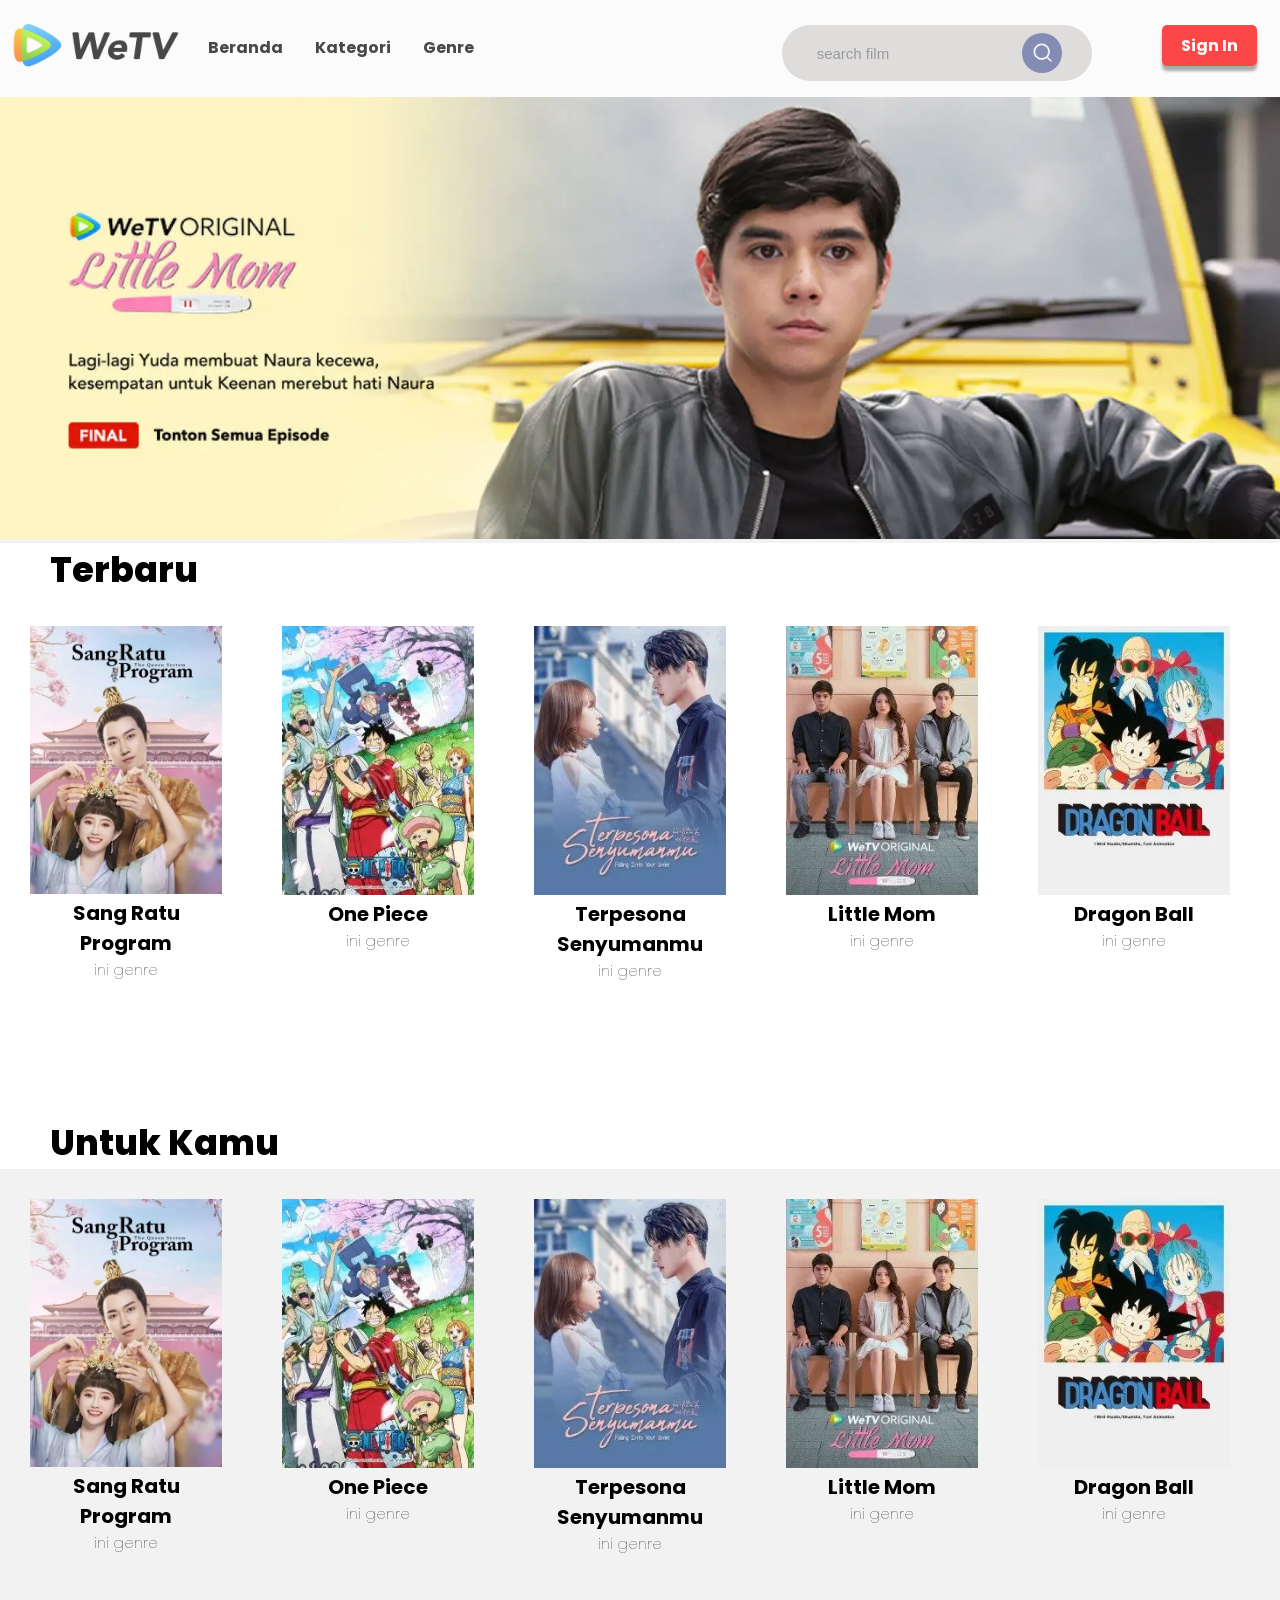
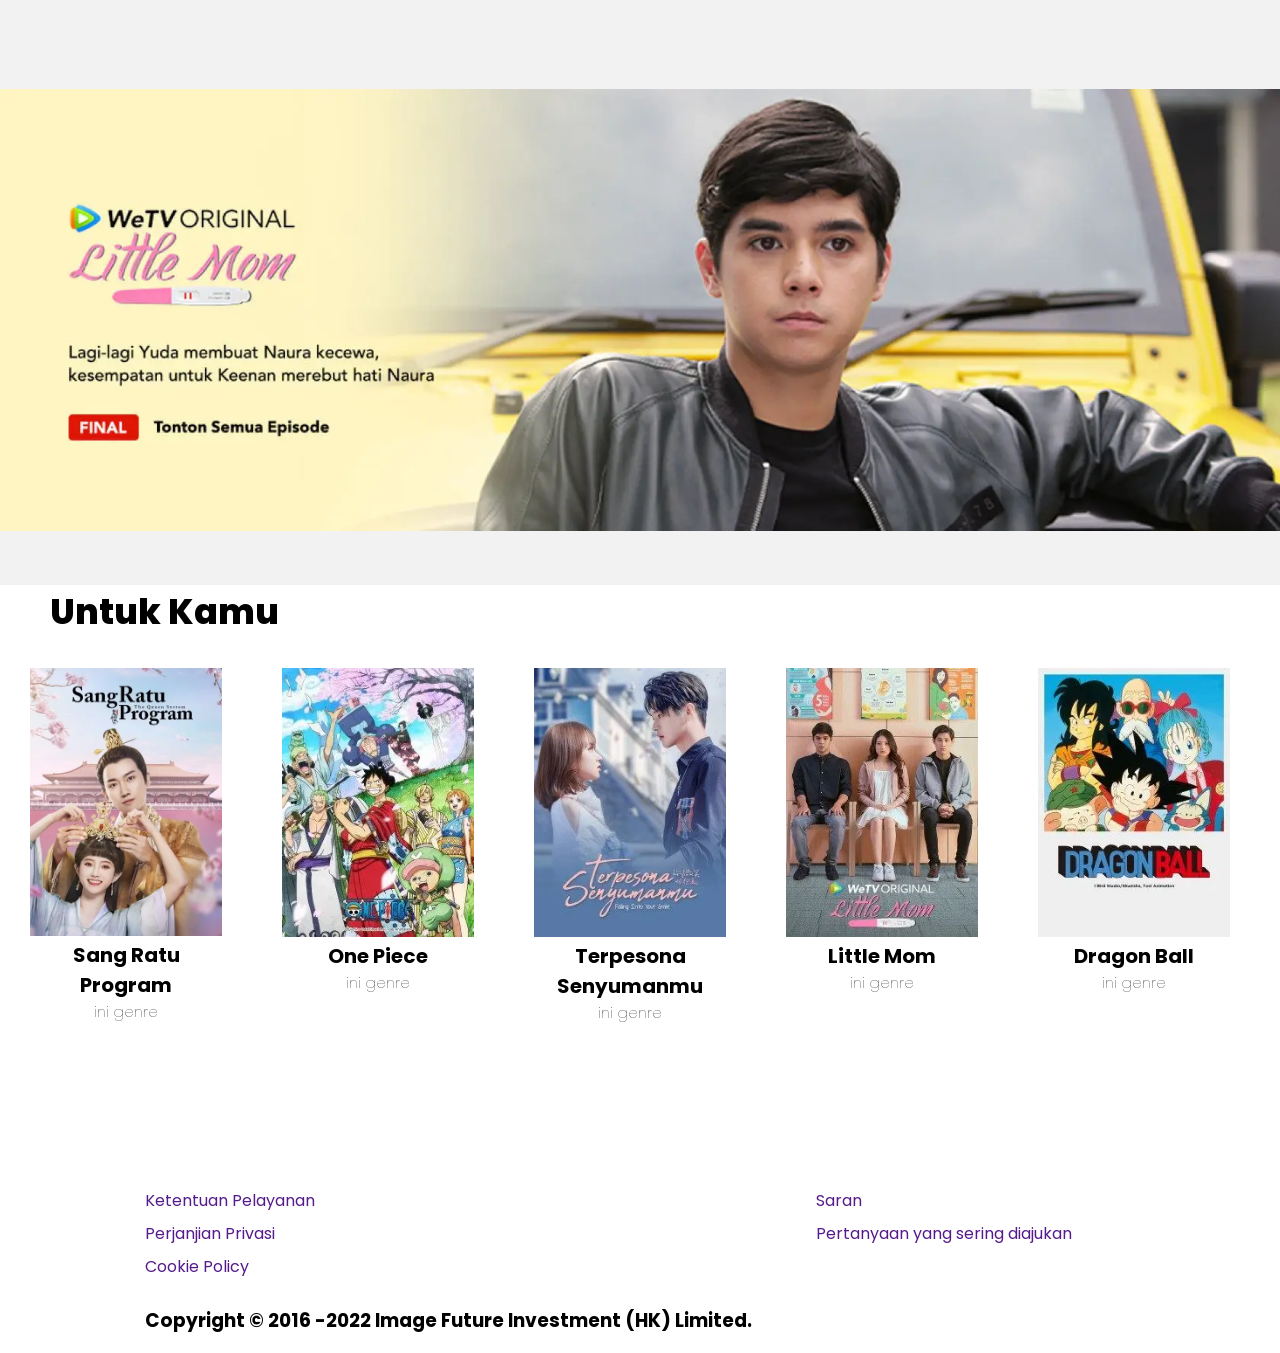
==== index.html @ 7639bb48 "index,kategori,genre" ====
<!DOCTYPE html>
<html lang="en">
<head>
    <meta charset="UTF-8">
    <meta name="viewport" content="width=device-width, initial-scale=1.0">
    <link rel="stylesheet" href="https://fonts.googleapis.com/css?family=Poppins">
    <link rel="stylesheet" href="style.css">
    <title>WeTV</title>
</head>
<body>
    <header class="navbar">
        <div class="navleft"> 
            <li>
                <img src="img/Logo WeTV.png" height="90" alt="Netflix Logo">
            </li> 
            <li><a class="active" href="index.html">Beranda</a></li>
            <li><a href="Kategori.html">Kategori</a></li>
            <li><a href="Genre.html">Genre</a></li>
        </div>
        
        <div class="navright">  
        <li>
                 <div class="container">
            <form action="" class="search-bar">
                <input type="text" placeholder="search film" name="q">
                <button type="submit"><img src="img/search.png"></button>
            </form>

        </div>
    </li>   
            <li><a href="#" class="btn btn-rounded">Sign In</a></li>
        </div>  
    </header>

    <div class="background-depan">
        <img src="img/0 (2).webp">

    </div>


    <div class="poster-container">
        <div class="row">
            <div class="teksrekom">Terbaru</div>
            <div 
                class="column" style="background-color:#d9d9d9d9 opacity=0.3;">
                <img src="img/0 (4).webp" alt="">
                <div class="judul">
                    Sang Ratu Program
                </div>
                <div class="genre">
                    ini genre
                </div>
            </div>
            <div 
                class="column" style="background-color:#d9d9d9d9 opacity=0.3;">
                <img src="img/220 (5).webp" alt="">
                <div class="judul">
                    One Piece
                </div>
                <div class="genre">
                    ini genre
                </div>
            </div>
            <div 
                class="column" style="background-color:#d9d9d9d9 opacity=0.3;">
                <img src="img/220 (10).webp" alt="">
                <div class="judul">
                    Terpesona Senyumanmu
                </div>
                <div class="genre">
                    ini genre
                </div>
            </div>
            <div 
                class="column" style="background-color:#d9d9d9d9 opacity=0.3;">
                <img src="img/220 (13).webp" alt="">
                <div class="judul">
                    Little Mom
                </div>
                <div class="genre">
                    ini genre
                </div>
            </div>
            <div 
                class="column" style="background-color:#d9d9d9d9 opacity=0.3;">
                <img src="img/220 (3).webp" alt="">
                <div class="judul">
                    Dragon Ball
                </div>
                <div class="genre">
                    ini genre
                </div>
            </div>
        </div>
    </div>


    <div class="poster-container">
        <div class="row">
            <div class="teksrekom">Untuk Kamu</div>
            <div 
                class="column" style="background-color:#d9d9d9d9 opacity=0.3;">
                <img src="img/0 (4).webp" alt="">
                <div class="judul">
                    Sang Ratu Program
                </div>
                <div class="genre">
                    ini genre
                </div>
            </div>
            <div 
                class="column" style="background-color:#d9d9d9d9 opacity=0.3;">
                <img src="img/220 (5).webp" alt="">
                <div class="judul">
                    One Piece
                </div>
                <div class="genre">
                    ini genre
                </div>
            </div>
            <div 
                class="column" style="background-color:#d9d9d9d9 opacity=0.3;">
                <img src="img/220 (10).webp" alt="">
                <div class="judul">
                    Terpesona Senyumanmu
                </div>
                <div class="genre">
                    ini genre
                </div>
            </div>
            <div 
                class="column" style="background-color:#d9d9d9d9 opacity=0.3;">
                <img src="img/220 (13).webp" alt="">
                <div class="judul">
                    Little Mom
                </div>
                <div class="genre">
                    ini genre
                </div>
            </div>
            <div 
                class="column" style="background-color:#d9d9d9d9 opacity=0.3;">
                <img src="img/220 (3).webp" alt="">
                <div class="judul">
                    Dragon Ball
                </div>
                <div class="genre">
                    ini genre
                </div>
            </div>
        </div>
    </div>
    
    <div class="background-belakang">
        <img src="img/0 (2).webp">

    </div>

    <div class="poster-container">
        <div class="row">
            <div class="teksrekom">Untuk Kamu</div>
            <div 
                class="column" style="background-color:#d9d9d9d9 opacity=0.3;">
                <img src="img/0 (4).webp" alt="">
                <div class="judul">
                    Sang Ratu Program
                </div>
                <div class="genre">
                    ini genre
                </div>
            </div>
            <div 
                class="column" style="background-color:#d9d9d9d9 opacity=0.3;">
                <img src="img/220 (5).webp" alt="">
                <div class="judul">
                    One Piece
                </div>
                <div class="genre">
                    ini genre
                </div>
            </div>
            <div 
                class="column" style="background-color:#d9d9d9d9 opacity=0.3;">
                <img src="img/220 (10).webp" alt="">
                <div class="judul">
                    Terpesona Senyumanmu
                </div>
                <div class="genre">
                    ini genre
                </div>
            </div>
            <div 
                class="column" style="background-color:#d9d9d9d9 opacity=0.3;">
                <img src="img/220 (13).webp" alt="">
                <div class="judul">
                    Little Mom
                </div>
                <div class="genre">
                    ini genre
                </div>
            </div>
            <div 
                class="column" style="background-color:#d9d9d9d9 opacity=0.3;">
                <img src="img/220 (3).webp" alt="">
                <div class="judul">
                    Dragon Ball
                </div>
                <div class="genre">
                    ini genre
                </div>
            </div>
        </div>
    </div>


        <div class="footer-container">
            <div class="footer">
                <div class="footer-heading footer-1">
                    <a href="">Ketentuan Pelayanan</a>
                    <a href="">Perjanjian Privasi</a>
                    <a href="">Cookie Policy</a>
                    <h3>Copyright © 2016 -2022 Image Future Investment (HK) Limited.</h3>
                </div>
                <div class="footer-heading footer-2">
                    <a href="">Saran</a>
                    <a href="">Pertanyaan yang sering diajukan</a>
                </div>
            </div>
        </div>
    
</body>
</html>
---- style.css ----
body{
    font-family: Arial, Helvetica, sans-serif;
    background: #f2f2f2;
	margin:0px;
	padding:0px;
}

img{
    width: 100%;
}

.teksrekom{
    margin-left: 50px;
    font-family: "Poppins";
    font-weight: 800;
    font-size: 35px;
    color: black;
}

.navbar{
    list-style-type: none;
    margin: 0;
    padding: 0;
    overflow: hidden;
    background-color: #ffffff;
    opacity: 0.7;
    font-family: "Poppins", serif;
  }
  
  
  li {
    float: left;
  }

  .li-r{
    float: right;
  }

  .body{
      font-family: "Poppins", serif;
  }

  .poster-container{
    padding:0px;
    margin-top: 50px auto;
    box-sizing: border-box;
    background-color: #ffffff;
  }

  .column {
    float: left;
    margin: 30px;
    width: 15%;
    padding-bottom: 90px;
    height: 250px;
    border-style: none;
    margin-bottom: 150px;
  }

  .row:after {
    display: table;
    clear: both;
    font-family: "Poppins", serif;
  }

  .judul{
      font-family: "Poppins", serif;
      font-weight: bold;
      font-size: 20px;
      text-align: center;
  }

  .genre{
    font-family: "Poppins", serif;
    font-weight:lighter;
    font-size: 15px;
    text-align: center;
  }

  li a {
    display: block;
    color: black;
    text-align: center;
    font-weight: bold;
    padding: 14px 16px;
    text-decoration: none;
  }
  
  li a:hover {
    color:red ;
  }

  .navleft{
    float: left;
}

.navleft a{
    padding-top: 35px;
}

.navright{
    float:right;
    margin-top: 25px;
    margin-right: 15px;
}

.btn{
    display: inline-block;
    background: red;
    color: white;
    padding: 0.5rem 1.2rem;
    font-size: 1rem;
    text-align: center;
    border: none;
    cursor: pointer;
    border-radius: 2px;
    margin-right: 0.5rem;
    outline: none;
    box-shadow: 0 5px 3px rgba(0, 0, 0, 0.45);
}

.btn:hover{
    opacity: 0.9;
    color: black;
}

.btn-rounded{
    border-radius: 5px;
}

.search-bar{ 
  margin-right: 80px;
position:sticky;
width: 80%;
max-width: 250px;
background: rgba(61, 35, 35, 0.2);
display: flex;
align-items: center;
border-radius: 50px;
padding: 8px 30px;
backdrop-filter: blur(4x) saturate(180%);
}

.search-bar input{
  background: transparent;
  flex: 1;
  border: 0;
  outline: none;
  padding: 0px 5px;
  font-size: 15px;
  color: #000000;
}

.search-bar button img{
  width: 20px;
}

.search-bar button{
  
  border: 0;
  border-radius: 50%;
  width: 40px;
  height: 40px;
  background: #58629b;
  cursor: pointer;
}

.footer-container{
  padding: 0;
  margin: 0;
  box-sizing: border-box;
  /* font-family: Arial, Helvetica, sans-serif ; */
  background-color: #ffffff;
  padding-bottom: 0px;
}

.footer{
  font-family: "Poppins", serif;
  padding-top: 30px;
  width: 80%;
  height: 60%;
  background-color: #ffffff;
  color: black;
  display: flex;
  justify-content: center;
  flex-wrap: wrap;
  margin: 0 auto;
}

.footer-heading {
  display: flex;
  flex-direction: column;
  margin-right: 4rem;
}
.footer-heading h2{
  margin-bottom: 2rem;
}

.footer-heading a{
  text-decoration: none;
  margin-bottom: 0.5rem;
}

.footer-heading a:hover{
  color: red;
  transition: 0.3s ease-out;
}

.background-depan{
  width: 100%;
  min-height: 30vh;
  
}

.background-belakang{
  width: 100%;
  min-height: 35vh;
  margin-bottom: 50px;
  
}
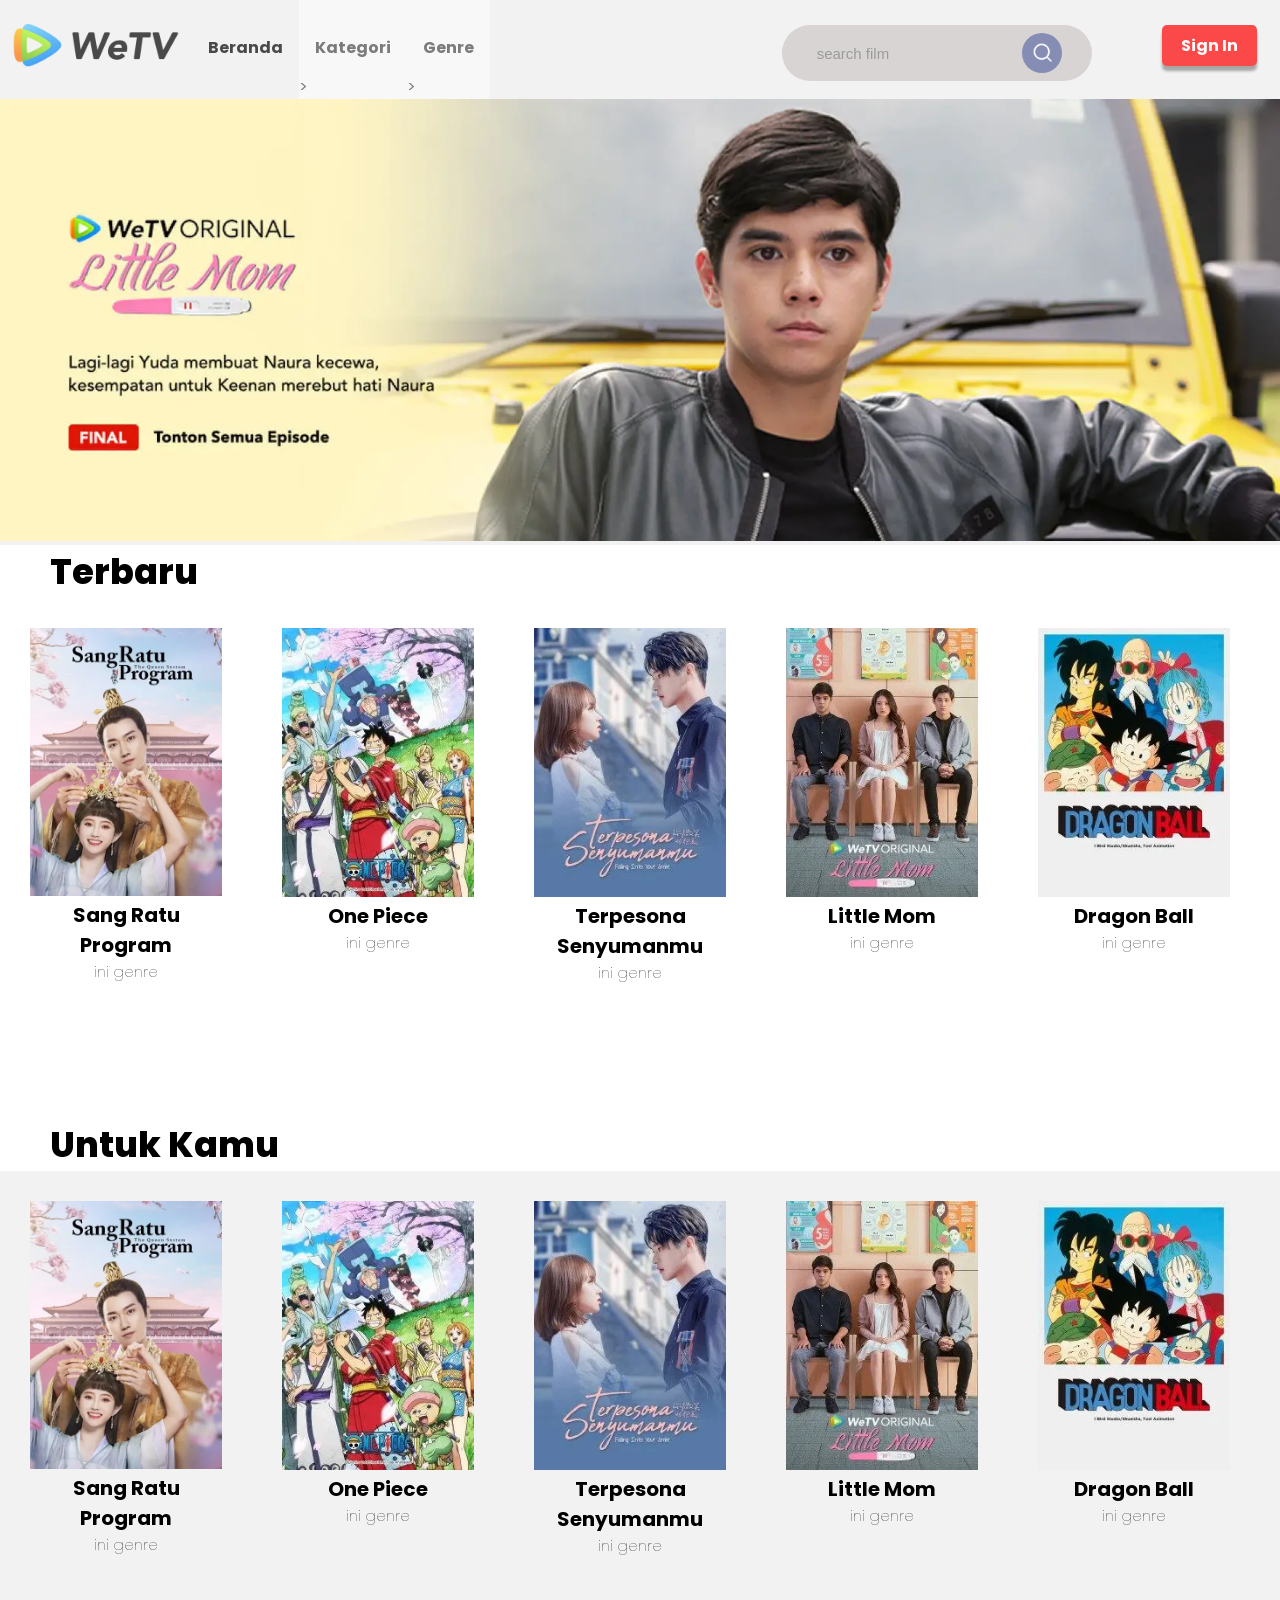
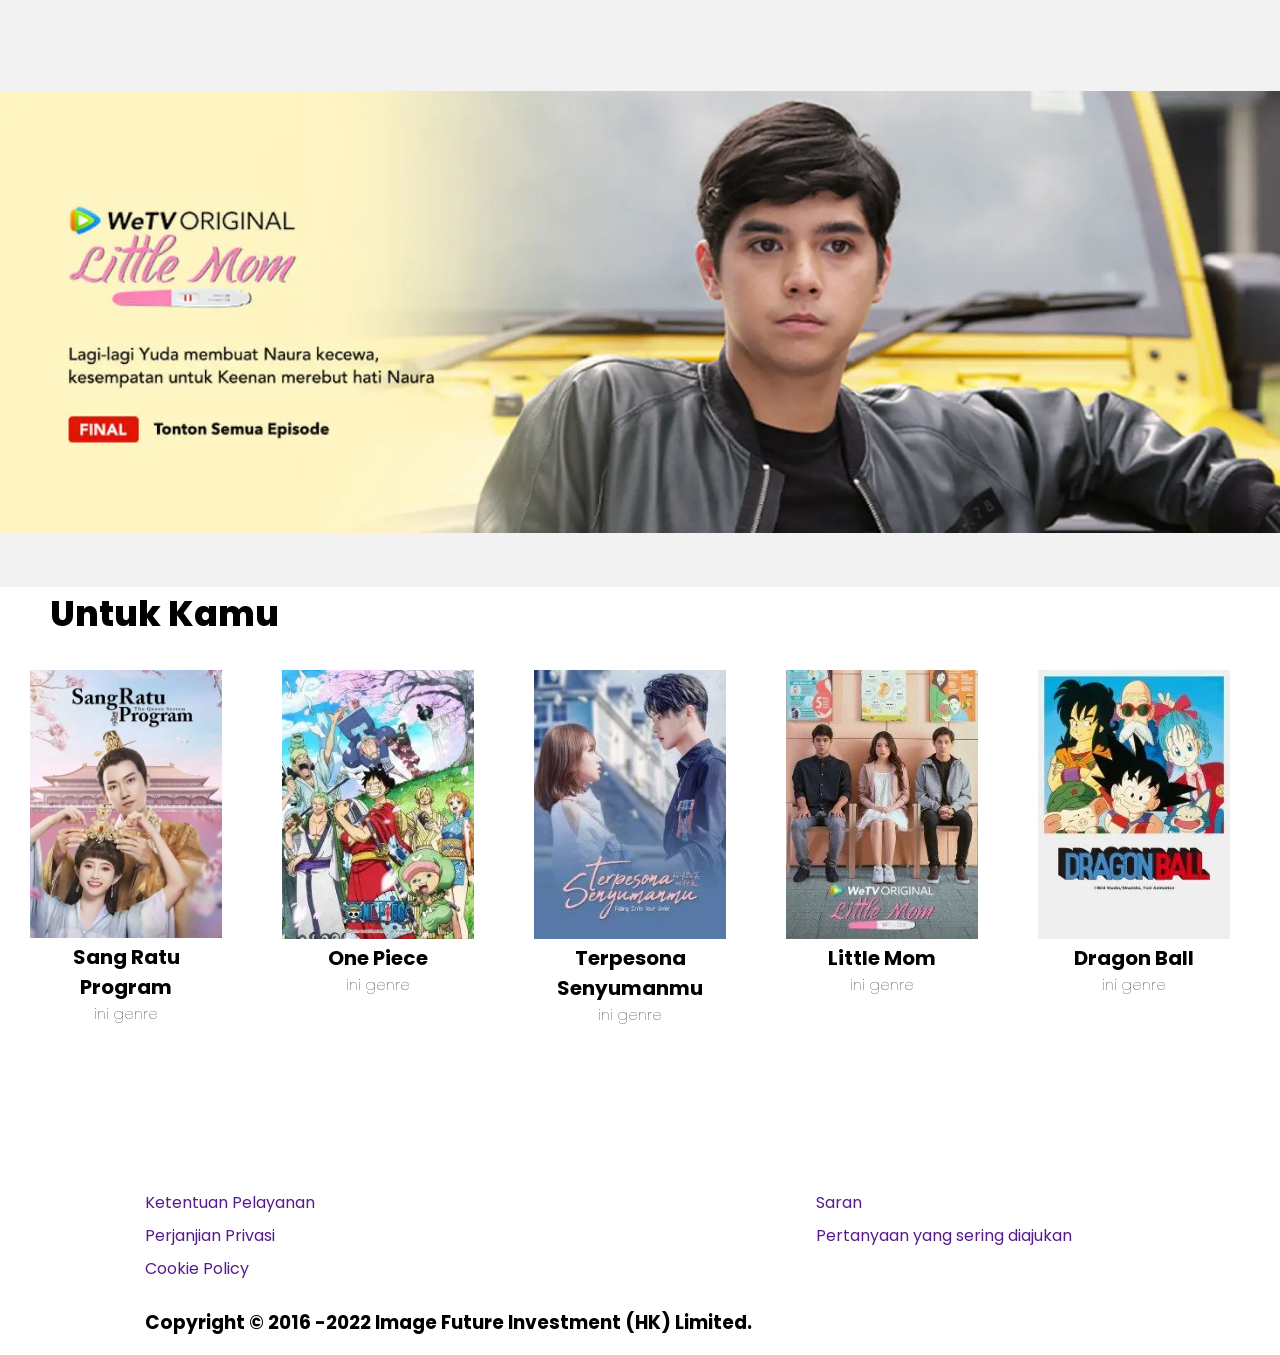
==== commit 72467110: "Dropdown" ====
--- a/index.html
+++ b/index.html
@@ -14,8 +14,32 @@
                 <img src="img/Logo WeTV.png" height="90" alt="Netflix Logo">
             </li> 
             <li><a class="active" href="index.html">Beranda</a></li>
-            <li><a href="Kategori.html">Kategori</a></li>
-            <li><a href="Genre.html">Genre</a></li>
+            <li class="dropdown"><a href="Kategori.html">Kategori</a>
+                <a class="dropdown-content">
+                    <p>Anime</p>
+                    <p>K-Drama</p>
+                    <p>Series</p>
+                </a>>
+            </li>
+            <li class="dropdown"><a href="Genre.html">Genre</a>
+                <a class="dropdown-content">
+                    <p>Action</p>
+                    <p>Adventure</p>
+                    <p>Animation</p>
+                    <p>Biography</p>
+                    <p>Comedy</p>
+                    <p>Crime</p>
+                    <p>Documentary</p>
+                    <p>Drama</p>
+                    <p>Family</p>
+                    <p>Fantasy</p>
+                    <p>History</p>
+                    <p>Horror</p>
+                    <p>Musical</p>
+                    <p>Sci-fi</p>
+                    <p>Sport</p>
+                </a>>
+            </li>
         </div>
         
         <div class="navright">  
--- a/style.css
+++ b/style.css
@@ -21,7 +21,6 @@
     list-style-type: none;
     margin: 0;
     padding: 0;
-    overflow: hidden;
     background-color: #ffffff;
     opacity: 0.7;
     font-family: "Poppins", serif;
@@ -34,6 +33,44 @@
 
   .li-r{
     float: right;
+  }
+  
+  .dropdown {
+    position: relative;
+    display: inline-block;
+    margin: 0;
+    padding: 0;
+    background-color: #ffffff;
+    opacity: 0.7;
+    font-family: "Poppins", serif;
+  }
+  
+  .dropdown-content {
+    display: none;
+    position: absolute;
+    background-color: #f9f9f9;
+    min-width: 160px;
+    box-shadow: 0px 8px 16px 0px rgba(0,0,0,0.2);
+    padding: 12px 16px;
+    z-index: 1;
+    font-family: "Poppins", serif;
+  }
+
+  .dropdown-content a {
+    color: black;
+    padding: 12px 16px;
+    text-decoration: none;
+    display: block;
+    text-align: left;
+  }
+
+  .dropdown-content a:hover {
+    background-color: #f1f1f1;
+    opacity: 1;
+  }
+
+  .dropdown:hover .dropdown-content {
+    display: block;
   }
 
   .body{
@@ -86,8 +123,9 @@
     text-decoration: none;
   }
   
-  li a:hover {
+  .navbar li:hover{
     color:red ;
+    display: block;
   }
 
   .navleft{
